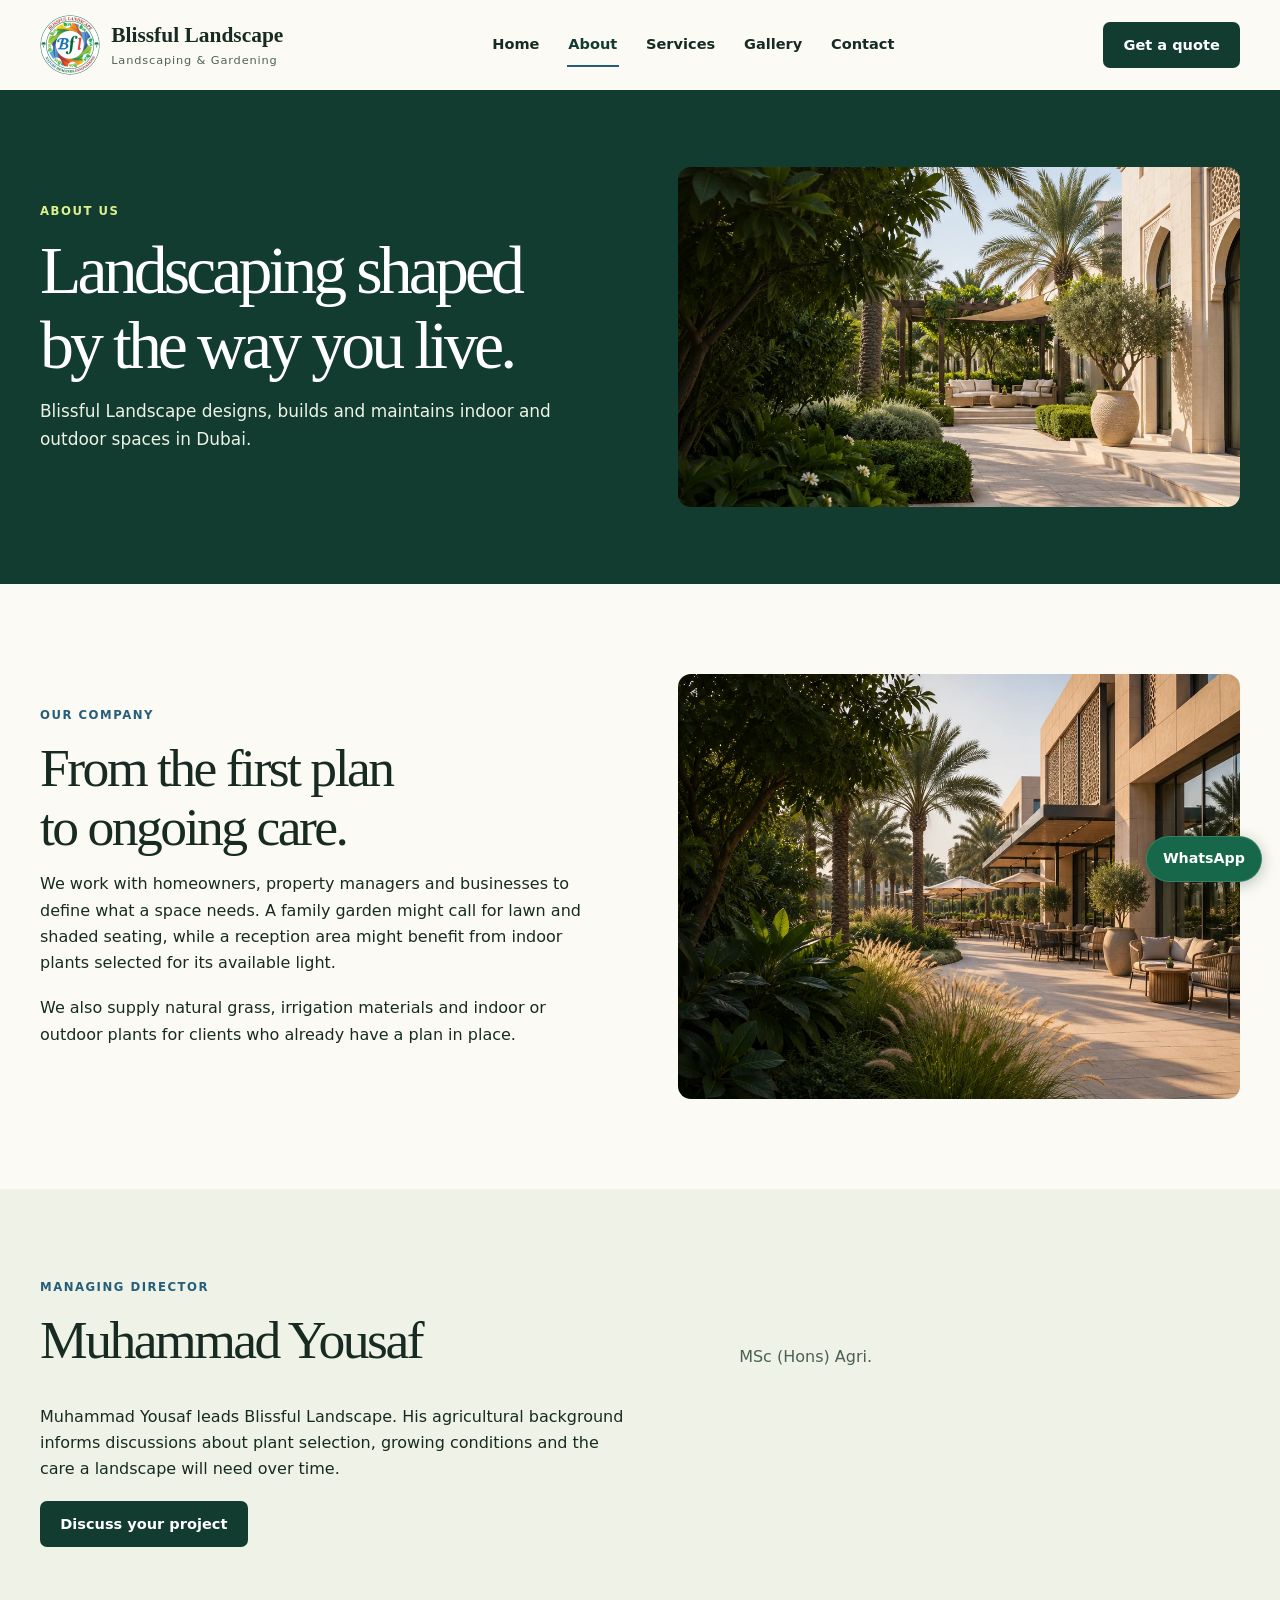
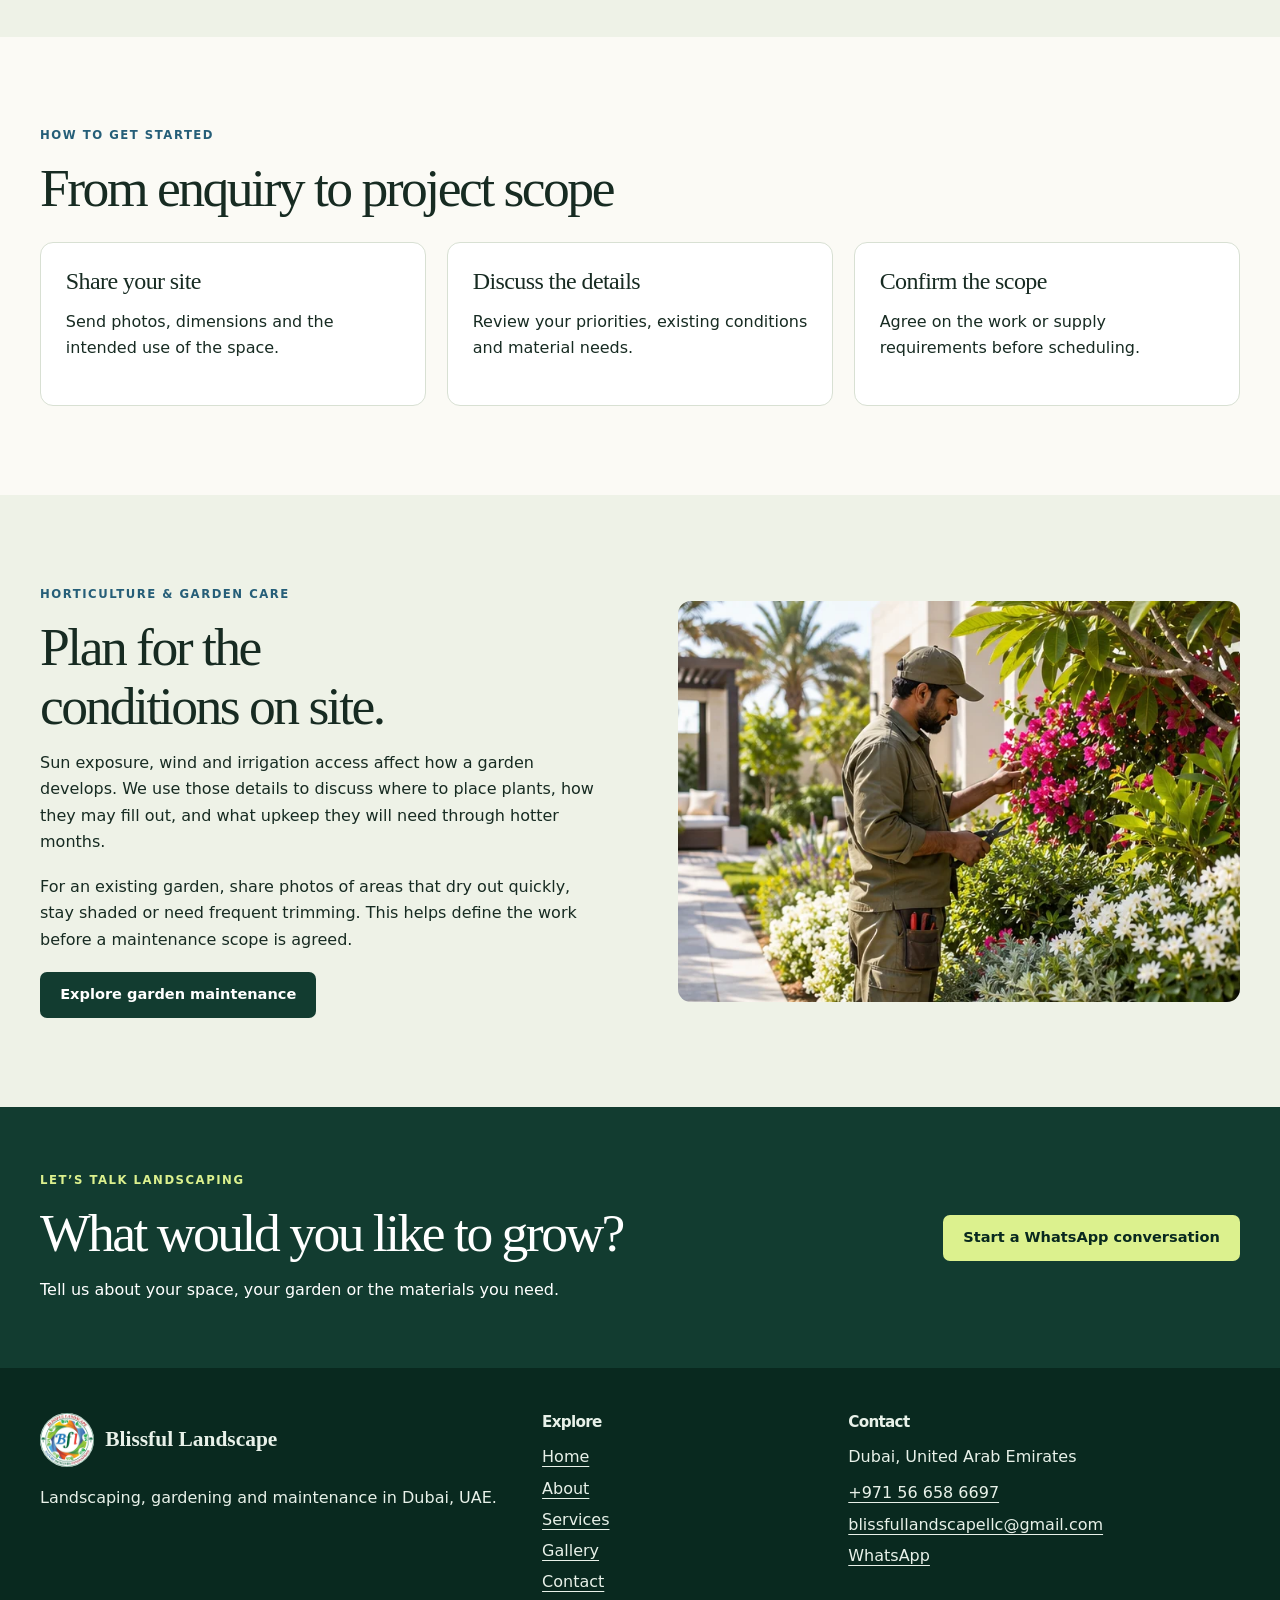
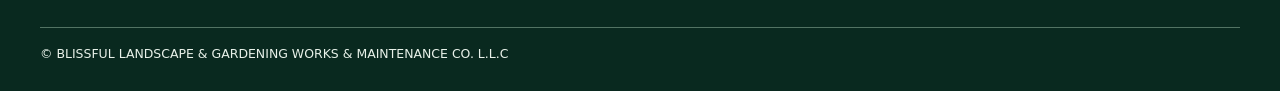
==== about.html @ 8ee87cff "Upload website files" ====
<!doctype html>
<html lang="en"><head><meta charset="utf-8"><meta name="viewport" content="width=device-width,initial-scale=1">
<title>About Blissful Landscape Dubai | Blissful Landscape</title><meta name="description" content="Meet Blissful Landscape and Muhammad Yousaf, MSc (Hons) Agri. Learn about our approach to garden design, construction and maintenance in Dubai."><link rel="canonical" href="https://www.blissfullandscape.com/about.html"><meta name="theme-color" content="#123c30">
<meta property="og:type" content="website"><meta property="og:title" content="About Blissful Landscape Dubai | Blissful Landscape"><meta property="og:description" content="Meet Blissful Landscape and Muhammad Yousaf, MSc (Hons) Agri. Learn about our approach to garden design, construction and maintenance in Dubai."><meta property="og:url" content="https://www.blissfullandscape.com/about.html"><meta property="og:image" content="https://www.blissfullandscape.com/assets/courtyard.webp"><meta name="twitter:card" content="summary_large_image">
<link rel="icon" href="assets/icon.png"><link rel="stylesheet" href="assets/style.css"><script defer src="assets/main.js"></script><script type="application/ld+json">{"@context": "https://schema.org", "@type": "BreadcrumbList", "itemListElement": [{"@type": "ListItem", "position": 1, "name": "Home", "item": "https://www.blissfullandscape.com/"}, {"@type": "ListItem", "position": 2, "name": "About", "item": "https://www.blissfullandscape.com/about.html"}]}</script></head>
<body><a class="skip" href="#main">Skip to content</a><header><div class="wrap header-inner"><a class="brand" href="index.html"><img src="assets/logo.webp" alt="" width="60" height="60"><span><strong>Blissful Landscape</strong><small>Landscaping &amp; Gardening</small></span></a><button type="button" class="menu" hidden aria-expanded="false" aria-controls="main-nav">Menu</button><nav id="main-nav" aria-label="Main navigation"><a href="index.html">Home</a><a href="about.html" aria-current="page">About</a><a href="services.html">Services</a><a href="gallery.html">Gallery</a><a href="contact.html">Contact</a></nav><a class="btn header-quote dark" href="contact.html">Get a quote</a></div></header>
<main id="main"><section class="inner-hero"><div class="wrap inner-grid"><div><p class="eyebrow">ABOUT US</p><h1>Landscaping shaped by the way you live.</h1><p>Blissful Landscape designs, builds and maintains indoor and outdoor spaces in Dubai.</p></div><img src="assets/courtyard.webp" alt="Layered planting along a garden path" loading="eager" decoding="async"></div></section>
<section class="section wrap split"><div><p class="eyebrow">OUR COMPANY</p><h2>From the first plan to ongoing care.</h2><p>We work with homeowners, property managers and businesses to define what a space needs. A family garden might call for lawn and shaded seating, while a reception area might benefit from indoor plants selected for its available light.</p><p>We also supply natural grass, irrigation materials and indoor or outdoor plants for clients who already have a plan in place.</p></div><img src="assets/commercial.webp" alt="Shaded seating and planted borders outside a modern building" loading="lazy" decoding="async"></section>
<section class="section band"><div class="wrap"><div class="section-head"><div><p class="eyebrow">MANAGING DIRECTOR</p><h2>Muhammad Yousaf</h2></div><p>MSc (Hons) Agri.</p></div><p class="measure">Muhammad Yousaf leads Blissful Landscape. His agricultural background informs discussions about plant selection, growing conditions and the care a landscape will need over time.</p><a class="btn dark" href="contact.html">Discuss your project</a></div></section>
<section class="section wrap"><p class="eyebrow">HOW TO GET STARTED</p><h2>From enquiry to project scope</h2><div class="quotes"><article><h3>Share your site</h3><p>Send photos, dimensions and the intended use of the space.</p></article><article><h3>Discuss the details</h3><p>Review your priorities, existing conditions and material needs.</p></article><article><h3>Confirm the scope</h3><p>Agree on the work or supply requirements before scheduling.</p></article></div></section><section class="section band"><div class="wrap split editorial editorial-reverse">
    <img src="assets/gardener.webp" alt="Illustrative photo of a horticulturist tending a planted border" loading="lazy" decoding="async">
    <div><p class="eyebrow">HORTICULTURE & GARDEN CARE</p><h2>Plan for the conditions on site.</h2><p>Sun exposure, wind and irrigation access affect how a garden develops. We use those details to discuss where to place plants, how they may fill out, and what upkeep they will need through hotter months.</p><p>For an existing garden, share photos of areas that dry out quickly, stay shaded or need frequent trimming. This helps define the work before a maintenance scope is agreed.</p><a class="btn dark" href="services.html#maintenance">Explore garden maintenance</a></div>
    </div></section></main><section class="closing"><div class="wrap closing-inner"><div><p class="eyebrow">LET’S TALK LANDSCAPING</p><h2>What would you like to grow?</h2><p>Tell us about your space, your garden or the materials you need.</p></div><a class="btn " href="https://wa.me/971566586697?text=Hello%20Blissful%20Landscape%2C%20I%20would%20like%20to%20discuss%20a%20landscaping%20enquiry.">Start a WhatsApp conversation</a></div></section>
<footer><div class="wrap footer-grid"><div><a class="brand footer-brand" href="index.html"><img src="assets/logo.webp" alt="" width="54" height="54"><strong>Blissful Landscape</strong></a><p>Landscaping, gardening and maintenance in Dubai, UAE.</p></div><div><h2>Explore</h2><nav aria-label="Footer"><a href="index.html">Home</a><a href="about.html">About</a><a href="services.html">Services</a><a href="gallery.html">Gallery</a><a href="contact.html">Contact</a></nav></div><div><h2>Contact</h2><p>Dubai, United Arab Emirates</p><a class="call" href="tel:+971566586697">+971 56 658 6697</a><a href="mailto:blissfullandscapellc@gmail.com">blissfullandscapellc@gmail.com</a><a href="https://wa.me/971566586697?text=Hello%20Blissful%20Landscape%2C%20I%20would%20like%20to%20discuss%20a%20landscaping%20enquiry.">WhatsApp</a></div></div><div class="wrap copyright">© BLISSFUL LANDSCAPE &amp; GARDENING WORKS &amp; MAINTENANCE CO. L.L.C</div></footer>
<aside class="quick" aria-label="Quick contact"><a class="quick-call call" href="tel:+971566586697" aria-label="Call Blissful Landscape">Call</a><a href="https://wa.me/971566586697?text=Hello%20Blissful%20Landscape%2C%20I%20would%20like%20to%20discuss%20a%20landscaping%20enquiry." aria-label="WhatsApp Blissful Landscape">WhatsApp</a></aside></body></html>
---- assets/style.css ----
:root{--forest:#123c30;--deep:#09291f;--leaf:#dcf18e;--blue:#255e78;--gold:#f0ba51;--paper:#fbfaf5;--band:#eef2e7;--ink:#172b22;--muted:#4d6056;--line:#d8e0d3;--white:#fff;--serif:Georgia,"Times New Roman",serif;color-scheme:light}
*,*::before,*::after{box-sizing:border-box}
html{scroll-behavior:smooth}
body{margin:0;background:var(--paper);color:var(--ink);font:1rem/1.65 system-ui,-apple-system,BlinkMacSystemFont,"Segoe UI",sans-serif}
img{display:block;max-width:100%;object-fit:cover}
a{color:inherit;text-underline-offset:.23em}
button,input,select,textarea{font:inherit}
a,button{-webkit-tap-highlight-color:transparent}
:focus-visible{outline:3px solid #ae6815;outline-offset:4px}
[hidden]{display:none!important}
.wrap{width:min(1200px,calc(100% - 80px));margin-inline:auto}
.skip{position:absolute;z-index:20;top:.5rem;left:.5rem;background:white;padding:.5rem 1rem;transform:translateY(-180%)}
.skip:focus{transform:none}
header{background:var(--paper);position:relative;z-index:3}
.header-inner{display:flex;align-items:center;justify-content:space-between;gap:1.25rem;min-height:90px}
.brand{display:inline-flex;align-items:center;gap:.7rem;text-decoration:none;line-height:1.18}
.brand img{border-radius:50%;background:white;flex:none}
.brand strong{display:block;font-family:var(--serif);font-size:1.34rem}
.brand small{display:block;font-size:.71rem;letter-spacing:.075em;margin-top:.35rem;color:var(--muted)}
header nav{display:flex;gap:clamp(.7rem,2vw,2rem);align-items:center}
header nav a{font-size:.91rem;font-weight:650;text-decoration:none;padding:.55rem .1rem;border-bottom:2px solid transparent}
header nav a:hover,header nav a[aria-current]{border-color:var(--blue);color:var(--forest)}
.menu{display:none;background:none;border:1px solid var(--line);border-radius:8px;padding:.5rem .8rem;cursor:pointer}
.btn{display:inline-flex;align-items:center;justify-content:center;min-height:46px;padding:.73rem 1.2rem;border-radius:7px;background:var(--leaf);color:var(--deep);border:1px solid transparent;text-decoration:none;font-weight:720;font-size:.91rem;text-align:center;line-height:1.3;cursor:pointer}
.btn:hover{background:#ebf7bb}
.btn.dark{background:var(--forest);color:white}
.btn.dark:hover{background:#21634f}
.btn.outline{background:#09291f70;color:white;border-color:#ffffffaa}
.btn.outline:hover{background:var(--forest)}
.eyebrow{font-weight:770;text-transform:uppercase;letter-spacing:.13em;font-size:.73rem;color:var(--blue);margin:0 0 .85rem}
h1,h2,h3{margin:0;font-family:var(--serif);font-weight:500;line-height:1.1;text-wrap:balance}
h1,.slide h2{font-size:clamp(2.85rem,7vw,6rem);letter-spacing:-.058em}
h2{font-size:clamp(2rem,4.2vw,3.35rem);letter-spacing:-.047em}
h3{font-size:1.5rem;letter-spacing:-.025em}
p{margin:.9rem 0 1.15rem}
.hero{position:relative;background:var(--deep);color:white}
.slide{position:relative;isolation:isolate;display:grid;align-items:center;min-height:clamp(570px,48vw,740px);padding:65px 0 100px}
.slide>img,.slide::after{position:absolute;inset:0;width:100%;height:100%}
.slide>img{z-index:-2;object-position:center 55%}
.slide::after{content:"";z-index:-1;background:linear-gradient(90deg,#071b14eb 0%,#09241aca 28%,#09241a65 62%,#09241a18 100%)}
.slide-copy>*{max-width:690px}
.slide-copy>p:not(.eyebrow){font-size:clamp(1.03rem,2vw,1.25rem);max-width:510px;color:#f0f4ef;margin:1.3rem 0 1.6rem}
.slide .eyebrow,.closing .eyebrow{color:var(--leaf)}
.actions{display:flex;flex-wrap:wrap;gap:.75rem}
.carousel-controls{position:absolute;bottom:1.45rem;left:0;right:0;display:flex;gap:.55rem}
.carousel-controls button{width:44px;height:44px;border-radius:50%;border:1px solid #ffffff9e;background:#102f22b5;color:white;cursor:pointer}
.carousel-controls button:hover{background:var(--forest)}
.section{padding-block:clamp(3.4rem,7vw,6.25rem)}
.section-head{display:grid;grid-template-columns:1.3fr 1fr;align-items:end;gap:1.5rem 3rem;margin-bottom:2.1rem}
.section-head>p{margin:0;max-width:435px;color:var(--muted)}
.cards,.quotes,.gallery{display:grid;grid-template-columns:repeat(3,minmax(0,1fr));gap:1.3rem}
.card,.quotes>*,.gallery figure,.form-panel{margin:0;background:white;border:1px solid var(--line);border-radius:13px;overflow:hidden}
.card{display:flex;flex-direction:column}
.card img,.gallery img{width:100%;aspect-ratio:1.58}
.card>div{display:flex;flex-direction:column;align-items:flex-start;padding:1.35rem;flex:1}
.card p{color:var(--muted)}
.arrow{font-size:.92rem;font-weight:720;color:var(--forest);margin-top:auto}
.arrow span{color:var(--blue)}
.band{background:var(--band)}
.split,.inner-grid,.contact-grid{display:grid;grid-template-columns:1fr 1fr;gap:clamp(2rem,6vw,6rem);align-items:center}
.split img,.inner-grid img,.service-row img{width:100%;aspect-ratio:1.32;border-radius:13px}
.split p,.measure{max-width:58ch}
.quotes{margin-top:1.5rem}
.quotes>*{padding:1.55rem}
blockquote{font:1.3rem/1.48 var(--serif);margin:0 0 1.25rem}
figcaption,.muted{color:var(--muted);font-size:.9rem}
.quotes figcaption{border-top:1px solid var(--line);padding-top:.85rem}
.faq{display:grid;grid-template-columns:.8fr 1.2fr;gap:2.5rem}
details{border-block-end:1px solid #c8d3c5;padding:1rem 0}
details:first-child{padding-top:0}
summary{font-weight:700;cursor:pointer}
details p{margin-bottom:0;color:var(--muted)}
.inner-hero{background:var(--forest);color:white;padding:clamp(2.8rem,6vw,5rem) 0}
.inner-hero h1{font-size:clamp(2.7rem,5.3vw,5rem)}
.inner-hero .eyebrow{color:var(--leaf)}
.inner-hero p:not(.eyebrow){color:#edf2e7;font-size:1.06rem;max-width:48ch}
.inner-grid img{aspect-ratio:1.65}
.service-row{display:grid;grid-template-columns:.9fr 1fr;align-items:center;gap:clamp(1.5rem,5vw,4.5rem);padding:2rem 0;border-bottom:1px solid var(--line);scroll-margin-top:1rem}
.service-row:first-child{padding-top:0}
.service-row:last-child{border:0;padding-bottom:0}
.service-row:nth-child(even) img{order:2}
.service-row img{aspect-ratio:1.57}
.service-row p{max-width:62ch}
.gallery figcaption{padding:.9rem 1.15rem;color:var(--ink);font-weight:700}
.contact-grid{align-items:start}
.contact-grid address{font-style:normal}
.contact-grid h3{margin-top:2rem}
.contact-grid a,footer a{overflow-wrap:anywhere}
.form-panel{padding:clamp(1.2rem,3.2vw,2rem)}
.form-panel h2{font-size:2.3rem;margin-bottom:1rem}
form label{display:block;font-weight:700;font-size:.9rem;margin-bottom:1rem}
input,select,textarea{width:100%;border:1px solid #bac9ba;border-radius:6px;background:var(--paper);color:var(--ink);padding:.65rem;margin-top:.35rem;font-weight:400}
textarea{resize:vertical}
form p{margin-bottom:0}
.closing{background:var(--forest);color:white;padding-block:clamp(2.7rem,5vw,4.4rem)}
.closing-inner{display:flex;align-items:center;justify-content:space-between;gap:1.5rem}
.closing-inner p:last-child{margin-bottom:0}
footer{background:var(--deep);color:#e8f1e9}
.footer-grid{display:grid;grid-template-columns:1.2fr .7fr 1fr;gap:2rem;padding-block:2.8rem 1.7rem}
.footer-grid h2{font:700 .95rem/1.3 system-ui,sans-serif;margin:0 0 .75rem}
.footer-grid nav a,.footer-grid div:last-child>a{display:block;margin-bottom:.3rem}
.footer-grid a:hover{color:var(--leaf)}
.footer-grid p{margin:.6rem 0}
.copyright{border-top:1px solid #527363;padding:1rem 0 1.6rem;font-size:.78rem;padding-right:8rem}
.quick{position:fixed;right:18px;bottom:18px;z-index:5;display:flex;gap:8px}
.quick a{display:grid;place-items:center;min-height:46px;padding:.5rem 1rem;border-radius:999px;background:#17674a;color:white;text-decoration:none;font-weight:740;font-size:.89rem;box-shadow:0 3px 15px #01241545;border:1px solid #ffffff26}
.quick a:hover{background:#0e5037}
.quick a.quick-call{background:var(--blue)}
@media(min-width:1101px){.call,.quick a.call{display:none}}
@media(max-width:950px){.wrap{width:calc(100% - 48px)}.header-quote{display:none}.cards,.gallery{grid-template-columns:repeat(2,minmax(0,1fr))}}
@media(max-width:720px){.wrap{width:calc(100% - 36px)}.header-inner{min-height:74px;flex-wrap:wrap;gap:0}.brand img{width:50px;height:50px}.menu{display:block}.header-inner nav{display:none;width:100%;padding:0 0 .8rem}.header-inner nav.open,.header-inner nav:focus-within,.menu[hidden]+nav{display:grid;gap:0}.header-inner nav a{padding:.65rem .2rem}.header-inner nav a[aria-current]{border-color:var(--line)}.slide{min-height:565px;padding-top:55px}.slide::after{background:linear-gradient(90deg,#071b14e8,#09241a80)}.slide>img{object-position:60% center}.section-head,.split,.inner-grid,.contact-grid,.faq,.service-row,.footer-grid{grid-template-columns:1fr;gap:1.55rem}.service-row:nth-child(even) img{order:0}.quotes{grid-template-columns:1fr}.closing-inner{display:grid;justify-items:start}.footer-grid{padding-block:2rem}.copyright{padding:1rem 0 1.2rem}.quick{right:12px;bottom:max(12px,env(safe-area-inset-bottom))}footer{padding-bottom:60px}}
@media(max-width:500px){.cards,.gallery{grid-template-columns:1fr}.slide .actions{gap:.55rem}.btn{padding-inline:.9rem}.brand strong{font-size:1.22rem}}
@media(prefers-reduced-motion:reduce){html{scroll-behavior:auto}}

/* Customer feedback and project guidance */
.editorial{align-items:center}
.editorial>img{aspect-ratio:1.4;object-position:center}
.editorial-reverse>img{order:2}
.gallery figcaption span{font-size:.9rem;color:var(--muted)}
.gallery figcaption span{display:block;font-weight:400;margin-top:.3rem}
.quote-guide{margin-bottom:0}
.quote-guide dt{font-weight:700;margin-top:.8rem}
.quote-guide dd{margin:.15rem 0 0;color:var(--muted)}
@media(max-width:720px){
  .editorial-reverse>img{order:0}
}

/* Homepage testimonial cards */
.testimonial-section{background:#f5f6ed;border-block:1px solid var(--line)}
.testimonial-heading{max-width:690px;margin:0 auto 2.35rem;text-align:center}
.testimonial-heading>p:last-child{color:var(--muted);font-size:.9rem;margin-bottom:0}
.testimonial-grid{display:grid;grid-template-columns:repeat(3,minmax(0,1fr));gap:1.25rem}
.testimonial-card{display:flex;flex-direction:column;align-items:flex-start;margin:0;padding:clamp(1.2rem,2.5vw,2rem);border:1px solid var(--line);border-radius:16px;background:white;box-shadow:0 8px 26px #123c3009}
.testimonial-quote{display:grid;place-items:center;width:44px;height:44px;padding-top:12px;margin-bottom:1.1rem;border-radius:50%;background:#eaf0db;color:var(--forest);font:3rem/1 var(--serif)}
.testimonial-card blockquote{font-size:1.18rem;line-height:1.53;margin:0 0 1.4rem}
.testimonial-card blockquote p{margin:0}
.testimonial-card figcaption{display:flex;align-items:center;gap:.85rem;width:100%;margin-top:auto;padding-top:1rem;border-top:1px solid var(--line);line-height:1.35}
.testimonial-card img{width:54px;height:54px;border-radius:50%;flex:none}
.testimonial-card strong{display:block;font-size:.94rem;color:var(--forest)}
.testimonial-card small{display:block;margin-top:.2rem;font-size:.8rem}
.testimonial-source{display:flex;align-items:center;justify-content:space-between;gap:.85rem 1.25rem;margin-top:1.35rem;padding:1rem 1.25rem;border:1px solid var(--line);border-radius:12px;background:#eef2e7}
.testimonial-source p{margin:0}
@media(max-width:820px){.testimonial-grid{grid-template-columns:1fr}}
@media(max-width:550px){.testimonial-source{flex-wrap:wrap}}
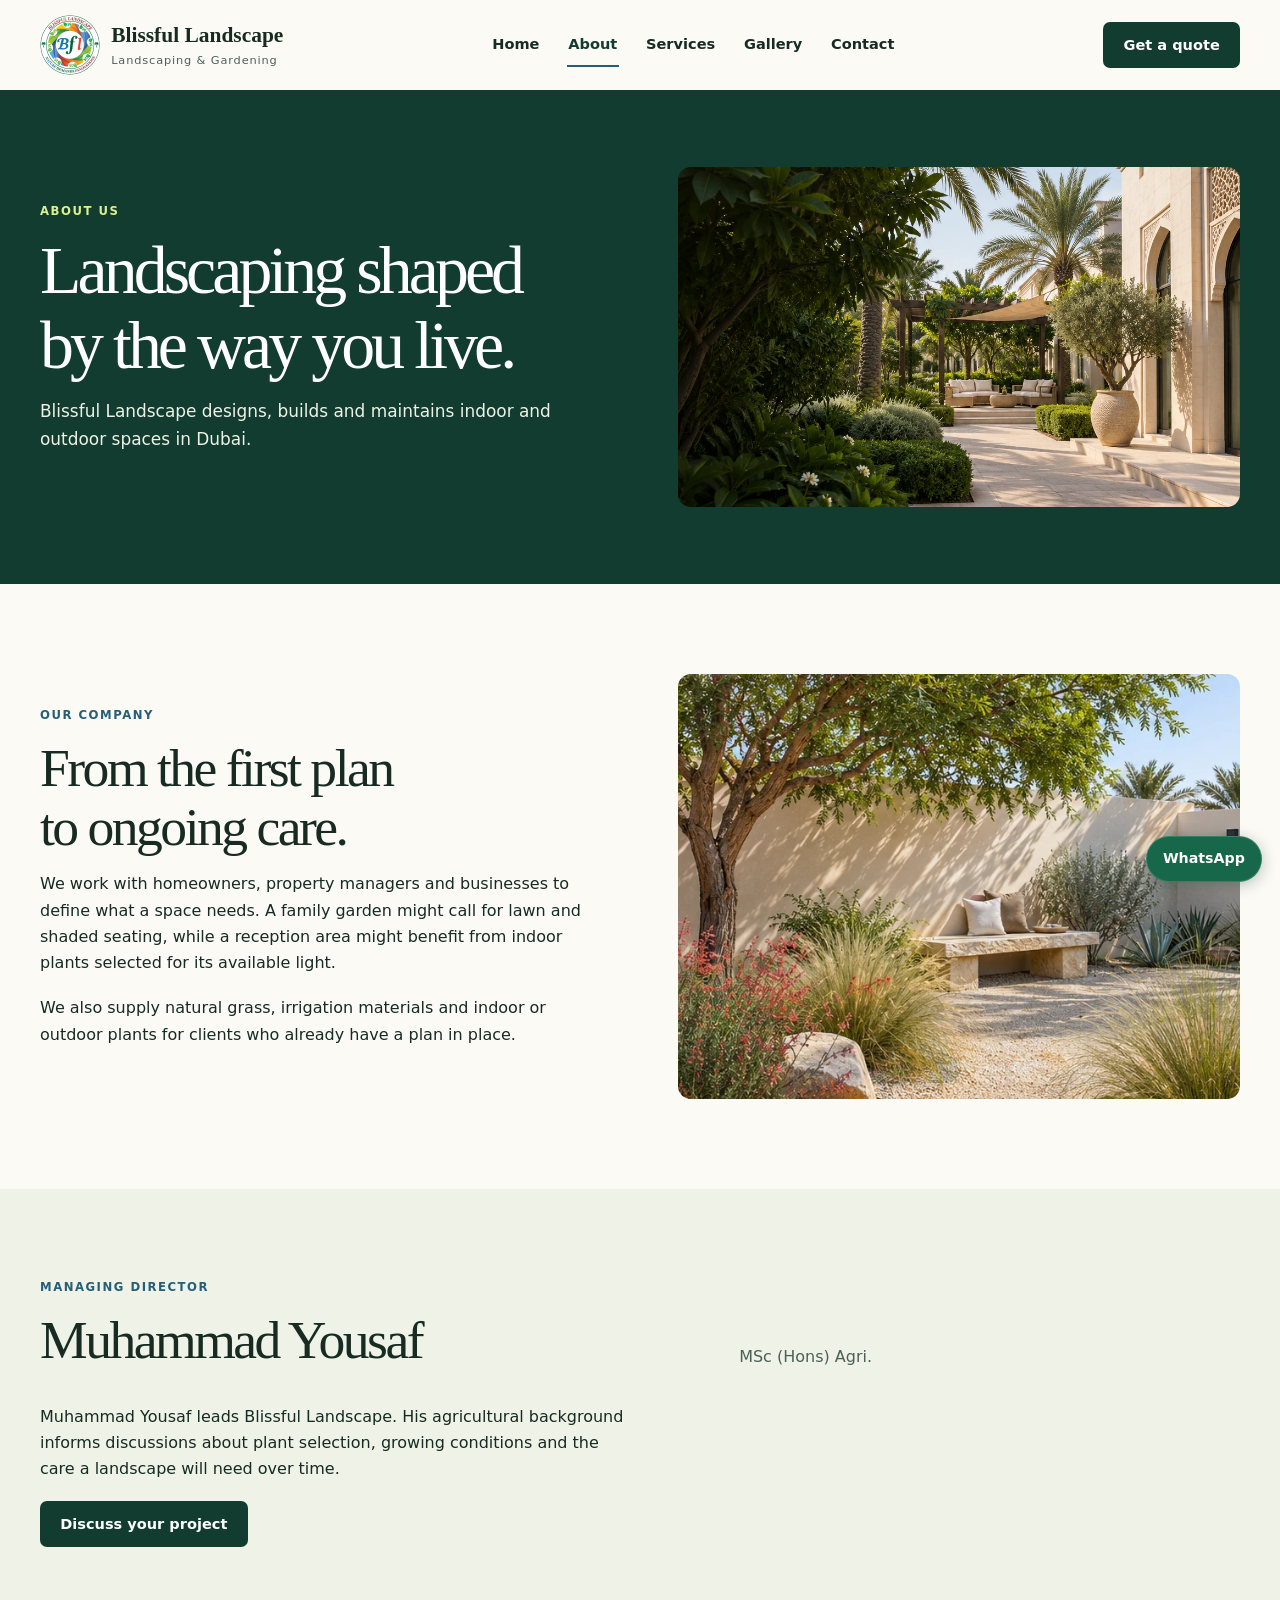
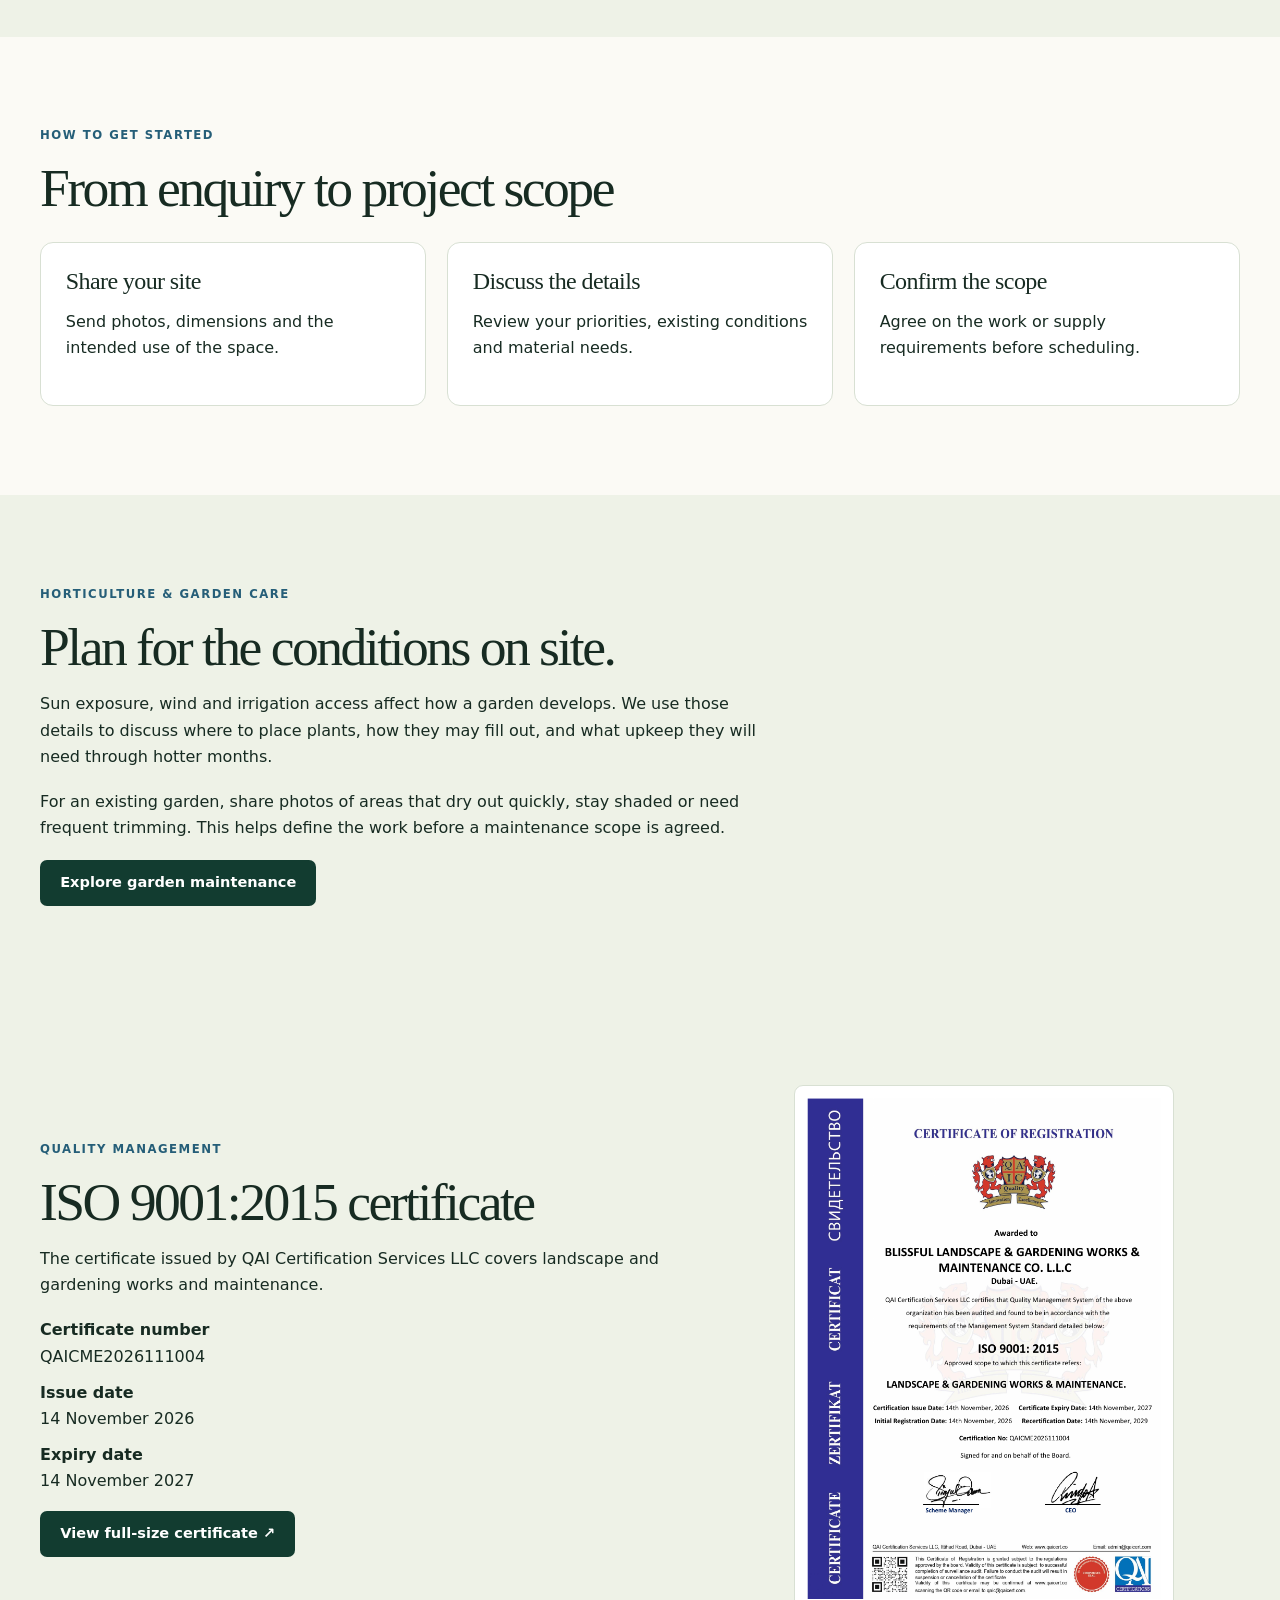
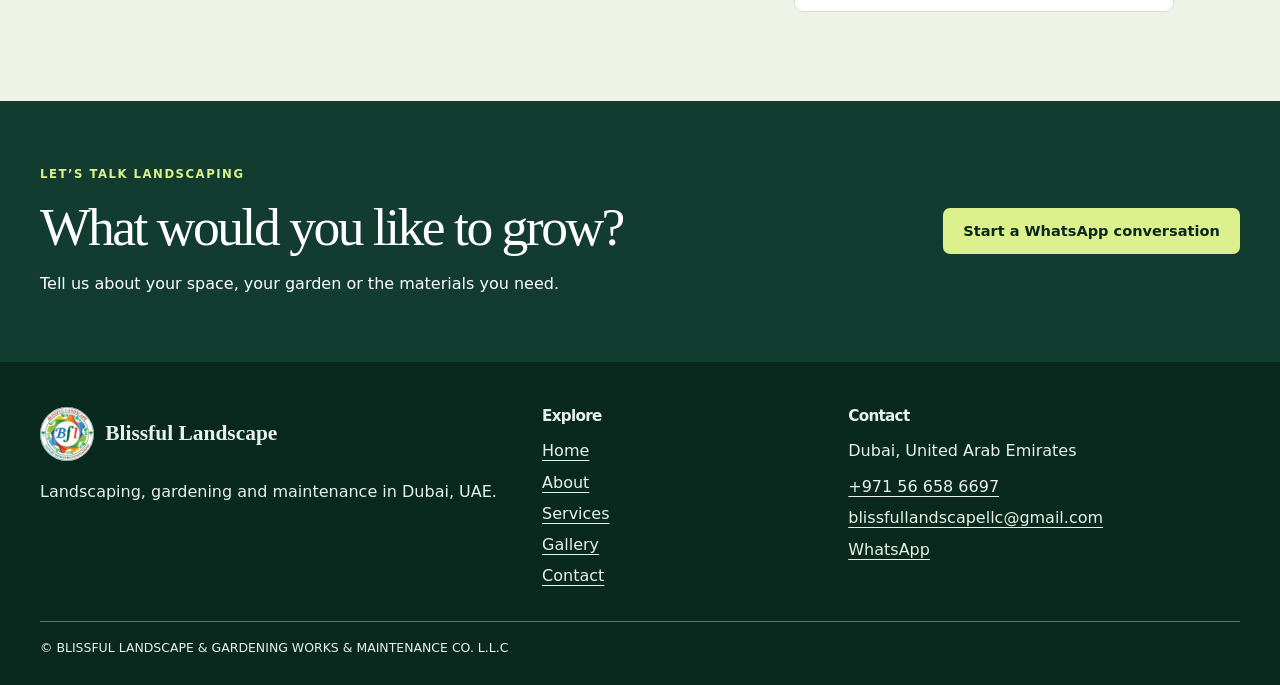
==== commit a69937c9: "Upload website files" ====
--- a/about.html
+++ b/about.html
@@ -4,12 +4,17 @@
 <meta property="og:type" content="website"><meta property="og:title" content="About Blissful Landscape Dubai | Blissful Landscape"><meta property="og:description" content="Meet Blissful Landscape and Muhammad Yousaf, MSc (Hons) Agri. Learn about our approach to garden design, construction and maintenance in Dubai."><meta property="og:url" content="https://www.blissfullandscape.com/about.html"><meta property="og:image" content="https://www.blissfullandscape.com/assets/courtyard.webp"><meta name="twitter:card" content="summary_large_image">
 <link rel="icon" href="assets/icon.png"><link rel="stylesheet" href="assets/style.css"><script defer src="assets/main.js"></script><script type="application/ld+json">{"@context": "https://schema.org", "@type": "BreadcrumbList", "itemListElement": [{"@type": "ListItem", "position": 1, "name": "Home", "item": "https://www.blissfullandscape.com/"}, {"@type": "ListItem", "position": 2, "name": "About", "item": "https://www.blissfullandscape.com/about.html"}]}</script></head>
 <body><a class="skip" href="#main">Skip to content</a><header><div class="wrap header-inner"><a class="brand" href="index.html"><img src="assets/logo.webp" alt="" width="60" height="60"><span><strong>Blissful Landscape</strong><small>Landscaping &amp; Gardening</small></span></a><button type="button" class="menu" hidden aria-expanded="false" aria-controls="main-nav">Menu</button><nav id="main-nav" aria-label="Main navigation"><a href="index.html">Home</a><a href="about.html" aria-current="page">About</a><a href="services.html">Services</a><a href="gallery.html">Gallery</a><a href="contact.html">Contact</a></nav><a class="btn header-quote dark" href="contact.html">Get a quote</a></div></header>
-<main id="main"><section class="inner-hero"><div class="wrap inner-grid"><div><p class="eyebrow">ABOUT US</p><h1>Landscaping shaped by the way you live.</h1><p>Blissful Landscape designs, builds and maintains indoor and outdoor spaces in Dubai.</p></div><img src="assets/courtyard.webp" alt="Layered planting along a garden path" loading="eager" decoding="async"></div></section>
-<section class="section wrap split"><div><p class="eyebrow">OUR COMPANY</p><h2>From the first plan to ongoing care.</h2><p>We work with homeowners, property managers and businesses to define what a space needs. A family garden might call for lawn and shaded seating, while a reception area might benefit from indoor plants selected for its available light.</p><p>We also supply natural grass, irrigation materials and indoor or outdoor plants for clients who already have a plan in place.</p></div><img src="assets/commercial.webp" alt="Shaded seating and planted borders outside a modern building" loading="lazy" decoding="async"></section>
+<main id="main"><section class="inner-hero"><div class="wrap inner-grid"><div><p class="eyebrow">ABOUT US</p><h1>Landscaping shaped by the way you live.</h1><p>Blissful Landscape designs, builds and maintains indoor and outdoor spaces in Dubai.</p></div><img src="assets/courtyard.webp" alt="Layered planting along a garden path" class="" loading="eager" decoding="async"></div></section>
+<section class="section wrap split"><div><p class="eyebrow">OUR COMPANY</p><h2>From the first plan to ongoing care.</h2><p>We work with homeowners, property managers and businesses to define what a space needs. A family garden might call for lawn and shaded seating, while a reception area might benefit from indoor plants selected for its available light.</p><p>We also supply natural grass, irrigation materials and indoor or outdoor plants for clients who already have a plan in place.</p></div><img src="assets/quiet-courtyard.webp" alt="Shaded bench beside ornamental grasses in a courtyard" class="" loading="lazy" decoding="async"></section>
 <section class="section band"><div class="wrap"><div class="section-head"><div><p class="eyebrow">MANAGING DIRECTOR</p><h2>Muhammad Yousaf</h2></div><p>MSc (Hons) Agri.</p></div><p class="measure">Muhammad Yousaf leads Blissful Landscape. His agricultural background informs discussions about plant selection, growing conditions and the care a landscape will need over time.</p><a class="btn dark" href="contact.html">Discuss your project</a></div></section>
-<section class="section wrap"><p class="eyebrow">HOW TO GET STARTED</p><h2>From enquiry to project scope</h2><div class="quotes"><article><h3>Share your site</h3><p>Send photos, dimensions and the intended use of the space.</p></article><article><h3>Discuss the details</h3><p>Review your priorities, existing conditions and material needs.</p></article><article><h3>Confirm the scope</h3><p>Agree on the work or supply requirements before scheduling.</p></article></div></section><section class="section band"><div class="wrap split editorial editorial-reverse">
-    <img src="assets/gardener.webp" alt="Illustrative photo of a horticulturist tending a planted border" loading="lazy" decoding="async">
+<section class="section wrap"><p class="eyebrow">HOW TO GET STARTED</p><h2>From enquiry to project scope</h2><div class="quotes"><article><h3>Share your site</h3><p>Send photos, dimensions and the intended use of the space.</p></article><article><h3>Discuss the details</h3><p>Review your priorities, existing conditions and material needs.</p></article><article><h3>Confirm the scope</h3><p>Agree on the work or supply requirements before scheduling.</p></article></div></section><section class="section band"><div class="wrap contact-checklist">
     <div><p class="eyebrow">HORTICULTURE & GARDEN CARE</p><h2>Plan for the conditions on site.</h2><p>Sun exposure, wind and irrigation access affect how a garden develops. We use those details to discuss where to place plants, how they may fill out, and what upkeep they will need through hotter months.</p><p>For an existing garden, share photos of areas that dry out quickly, stay shaded or need frequent trimming. This helps define the work before a maintenance scope is agreed.</p><a class="btn dark" href="services.html#maintenance">Explore garden maintenance</a></div>
-    </div></section></main><section class="closing"><div class="wrap closing-inner"><div><p class="eyebrow">LET’S TALK LANDSCAPING</p><h2>What would you like to grow?</h2><p>Tell us about your space, your garden or the materials you need.</p></div><a class="btn " href="https://wa.me/971566586697?text=Hello%20Blissful%20Landscape%2C%20I%20would%20like%20to%20discuss%20a%20landscaping%20enquiry.">Start a WhatsApp conversation</a></div></section>
+    </div></section><section class="section band" aria-labelledby="quality-certificate"><div class="wrap certificate-grid">
+<div><p class="eyebrow">QUALITY MANAGEMENT</p><h2 id="quality-certificate">ISO 9001:2015 certificate</h2>
+<p>The certificate issued by QAI Certification Services LLC covers landscape and gardening works and maintenance.</p>
+<dl><dt>Certificate number</dt><dd>QAICME2026111004</dd><dt>Issue date</dt><dd>14 November 2026</dd><dt>Expiry date</dt><dd>14 November 2027</dd></dl>
+<a class="btn dark" href="assets/iso-9001-2015-certificate.png">View full-size certificate ↗</a></div>
+<a class="certificate-preview" href="assets/iso-9001-2015-certificate.png"><img src="assets/iso-9001-2015-preview.png" loading="lazy" decoding="async" alt="Open the full Blissful Landscape ISO 9001:2015 certificate"></a>
+</div></section></main><section class="closing"><div class="wrap closing-inner"><div><p class="eyebrow">LET’S TALK LANDSCAPING</p><h2>What would you like to grow?</h2><p>Tell us about your space, your garden or the materials you need.</p></div><a class="btn " href="https://wa.me/971566586697?text=Hello%20Blissful%20Landscape%2C%20I%20would%20like%20to%20discuss%20a%20landscaping%20enquiry.">Start a WhatsApp conversation</a></div></section>
 <footer><div class="wrap footer-grid"><div><a class="brand footer-brand" href="index.html"><img src="assets/logo.webp" alt="" width="54" height="54"><strong>Blissful Landscape</strong></a><p>Landscaping, gardening and maintenance in Dubai, UAE.</p></div><div><h2>Explore</h2><nav aria-label="Footer"><a href="index.html">Home</a><a href="about.html">About</a><a href="services.html">Services</a><a href="gallery.html">Gallery</a><a href="contact.html">Contact</a></nav></div><div><h2>Contact</h2><p>Dubai, United Arab Emirates</p><a class="call" href="tel:+971566586697">+971 56 658 6697</a><a href="mailto:blissfullandscapellc@gmail.com">blissfullandscapellc@gmail.com</a><a href="https://wa.me/971566586697?text=Hello%20Blissful%20Landscape%2C%20I%20would%20like%20to%20discuss%20a%20landscaping%20enquiry.">WhatsApp</a></div></div><div class="wrap copyright">© BLISSFUL LANDSCAPE &amp; GARDENING WORKS &amp; MAINTENANCE CO. L.L.C</div></footer>
-<aside class="quick" aria-label="Quick contact"><a class="quick-call call" href="tel:+971566586697" aria-label="Call Blissful Landscape">Call</a><a href="https://wa.me/971566586697?text=Hello%20Blissful%20Landscape%2C%20I%20would%20like%20to%20discuss%20a%20landscaping%20enquiry." aria-label="WhatsApp Blissful Landscape">WhatsApp</a></aside></body></html>+<aside class="quick" aria-label="Quick contact"><a class="quick-call call" href="tel:+971566586697" aria-label="Call Blissful Landscape"><svg class="quick-icon" viewBox="0 0 24 24" fill="none" stroke="currentColor" stroke-width="1.7" stroke-linecap="round" stroke-linejoin="round" aria-hidden="true" focusable="false"><path d="m8.5 3.5 2.5 4.4-2.4 2a15.2 15.2 0 0 0 5.4 5.4l2-2.4 4.5 2.5v2a3 3 0 0 1-3.5 3C9.9 19.5 4.5 14.1 3.5 7a3 3 0 0 1 3-3.5z"/></svg></a><a href="https://wa.me/971566586697?text=Hello%20Blissful%20Landscape%2C%20I%20would%20like%20to%20discuss%20a%20landscaping%20enquiry." aria-label="WhatsApp Blissful Landscape"><svg class="quick-icon" viewBox="0 0 24 24" fill="none" stroke="currentColor" stroke-width="1.7" stroke-linecap="round" stroke-linejoin="round" aria-hidden="true" focusable="false"><path d="M20.5 12a8.5 8.5 0 0 1-12.6 7.4L4 20.5l1-3.9A8.5 8.5 0 1 1 20.5 12Z"/><path d="m9.6 8 1.2 2.4-1 .9a6.3 6.3 0 0 0 2.9 2.9l.9-1 2.4 1.2v.6c0 .8-.6 1.3-1.4 1.2-3.7-.4-6.4-3.1-6.8-6.8-.1-.8.4-1.4 1.2-1.4Z" fill="currentColor" stroke="none"/></svg><span class="quick-text">WhatsApp</span></a></aside></body></html>
--- a/assets/style.css
+++ b/assets/style.css
@@ -106,7 +106,17 @@
 .quick a{display:grid;place-items:center;min-height:46px;padding:.5rem 1rem;border-radius:999px;background:#17674a;color:white;text-decoration:none;font-weight:740;font-size:.89rem;box-shadow:0 3px 15px #01241545;border:1px solid #ffffff26}
 .quick a:hover{background:#0e5037}
 .quick a.quick-call{background:var(--blue)}
+.quick .quick-icon{display:none;width:25px;height:25px}
 @media(min-width:1101px){.call,.quick a.call{display:none}}
+@media(max-width:1100px){
+  .quick{gap:10px}
+  .quick a{width:50px;height:50px;padding:0;background:#128246}
+  .quick a:hover{background:#0b6837}
+  .quick a.quick-call{background:var(--forest)}
+  .quick a.quick-call:hover{background:var(--deep)}
+  .quick .quick-icon{display:block}
+  .quick .quick-text{display:none}
+}
 @media(max-width:950px){.wrap{width:calc(100% - 48px)}.header-quote{display:none}.cards,.gallery{grid-template-columns:repeat(2,minmax(0,1fr))}}
 @media(max-width:720px){.wrap{width:calc(100% - 36px)}.header-inner{min-height:74px;flex-wrap:wrap;gap:0}.brand img{width:50px;height:50px}.menu{display:block}.header-inner nav{display:none;width:100%;padding:0 0 .8rem}.header-inner nav.open,.header-inner nav:focus-within,.menu[hidden]+nav{display:grid;gap:0}.header-inner nav a{padding:.65rem .2rem}.header-inner nav a[aria-current]{border-color:var(--line)}.slide{min-height:565px;padding-top:55px}.slide::after{background:linear-gradient(90deg,#071b14e8,#09241a80)}.slide>img{object-position:60% center}.section-head,.split,.inner-grid,.contact-grid,.faq,.service-row,.footer-grid{grid-template-columns:1fr;gap:1.55rem}.service-row:nth-child(even) img{order:0}.quotes{grid-template-columns:1fr}.closing-inner{display:grid;justify-items:start}.footer-grid{padding-block:2rem}.copyright{padding:1rem 0 1.2rem}.quick{right:12px;bottom:max(12px,env(safe-area-inset-bottom))}footer{padding-bottom:60px}}
 @media(max-width:500px){.cards,.gallery{grid-template-columns:1fr}.slide .actions{gap:.55rem}.btn{padding-inline:.9rem}.brand strong{font-size:1.22rem}}
@@ -142,3 +152,30 @@
 .testimonial-source p{margin:0}
 @media(max-width:820px){.testimonial-grid{grid-template-columns:1fr}}
 @media(max-width:550px){.testimonial-source{flex-wrap:wrap}}
+
+/* Project photography, client logos and certification */
+.slide>img.project-poolside{object-position:50% 57%;filter:brightness(1.07) contrast(1.04)}
+.slide>img.project-curved-path{object-position:50% 57%;filter:contrast(1.035)}
+.client-section{text-align:center}
+.client-grid{list-style:none;padding:0;margin:1.65rem 0 0;display:grid;grid-template-columns:repeat(4,minmax(0,1fr));gap:1rem}
+.client-grid li{display:grid;align-content:center;justify-items:center;gap:.6rem;background:white;border:1px solid var(--line);border-radius:12px;padding:.9rem .65rem;font-size:.9rem;font-weight:700}
+.client-logo{width:min(100%,180px);height:90px;position:relative;overflow:hidden}
+.client-logo img{width:100%;height:100%;object-fit:contain}
+.logo-dubai-holding img{position:absolute;left:50%;top:50%;width:103%;max-width:none;height:auto;transform:translate(-50%,-48%)}
+.contact-checklist>div{max-width:740px}
+.project-gallery a{display:block}
+.project-gallery img{object-position:center 52%}
+.project-photo-links{display:flex;flex-wrap:wrap;gap:.5rem 1.5rem;margin-top:1.15rem}
+.project-photo-links a{font-weight:700;color:var(--forest)}
+.service-row img.product-photo,.product-photo{object-fit:contain;background:white}
+.equipment-feature{margin-top:1.25rem;gap:1.75rem}
+.equipment-feature img{max-height:300px}
+.certificate-grid{display:grid;grid-template-columns:1fr .82fr;gap:clamp(1.5rem,5vw,4.5rem);align-items:center}
+.certificate-grid dt{font-weight:700}
+.certificate-grid dd{margin:0 0 .6rem}
+.certificate-preview{display:block;width:min(100%,380px);margin-inline:auto;border:1px solid var(--line);border-radius:9px;background:white;padding:.75rem}
+.certificate-preview img{width:100%;height:auto}
+@media(max-width:720px){
+  .client-grid{grid-template-columns:repeat(2,minmax(0,1fr))}
+  .certificate-grid{grid-template-columns:1fr}
+}
